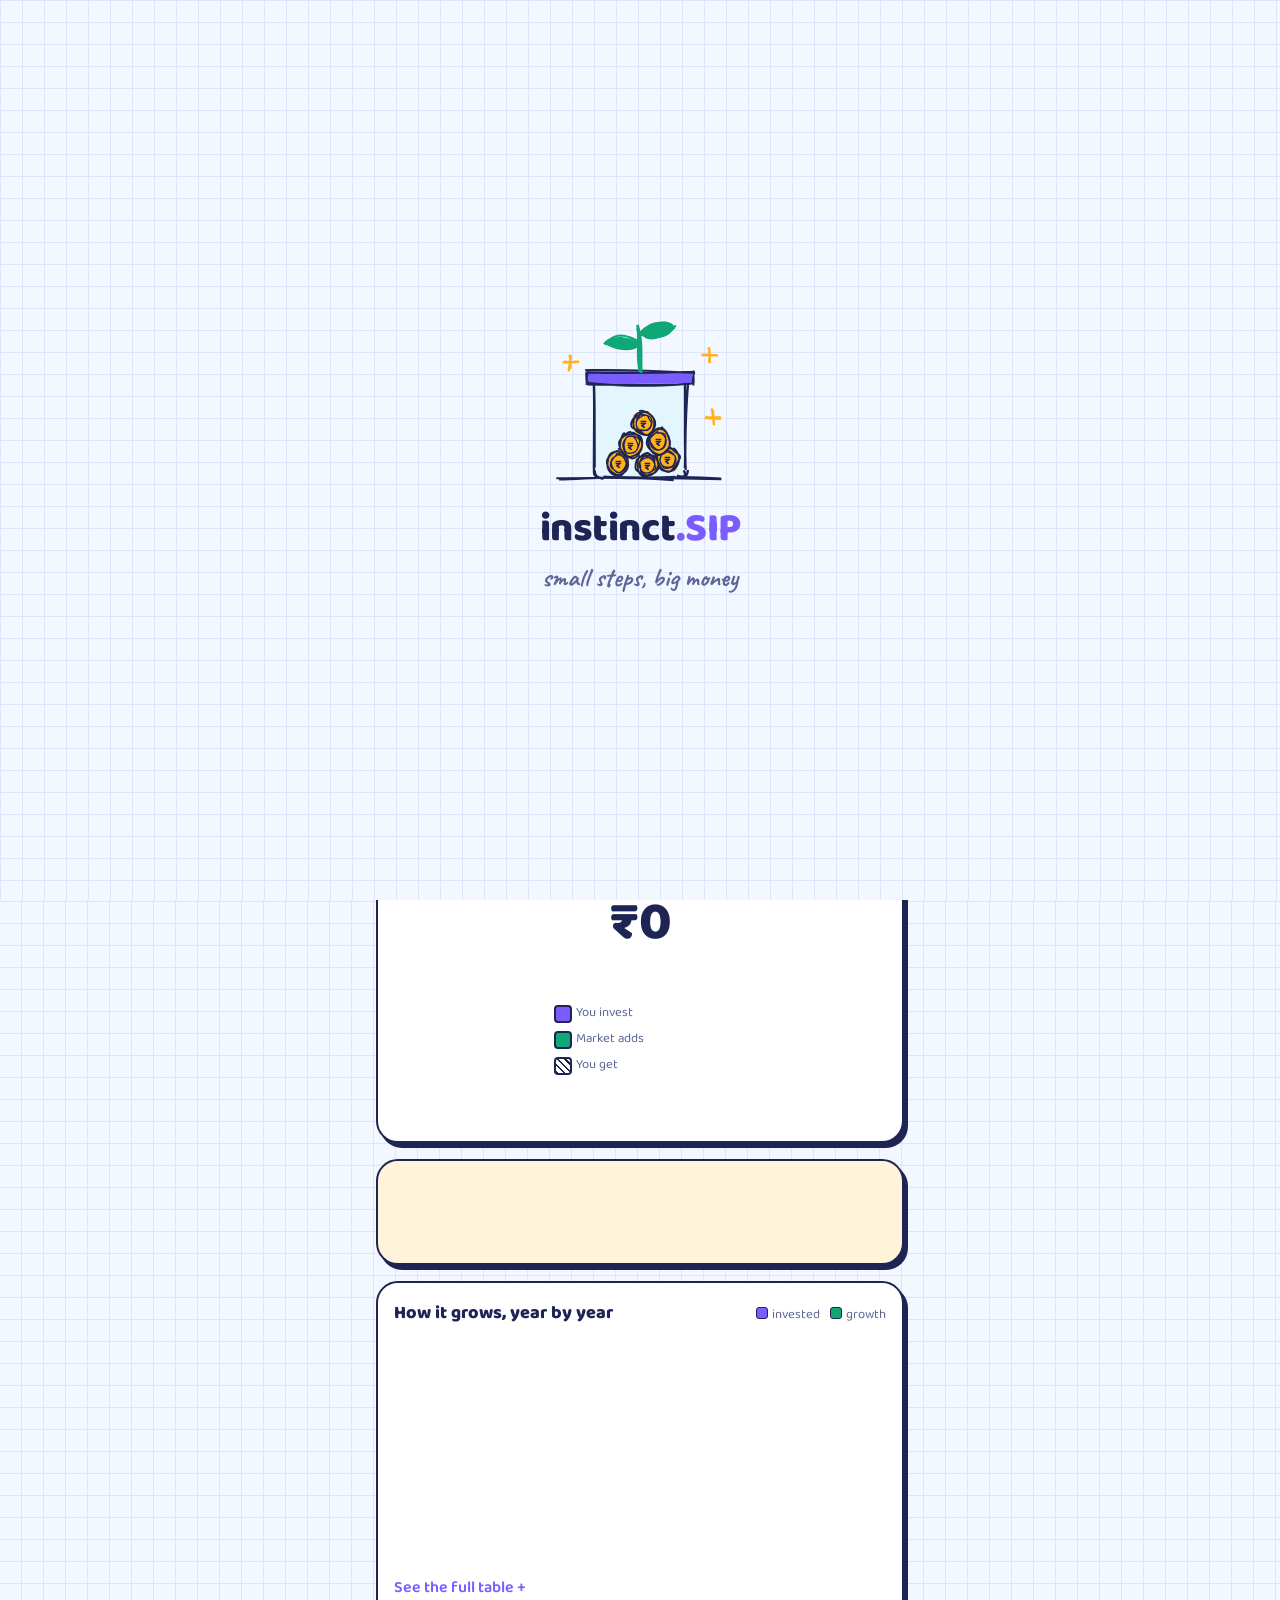
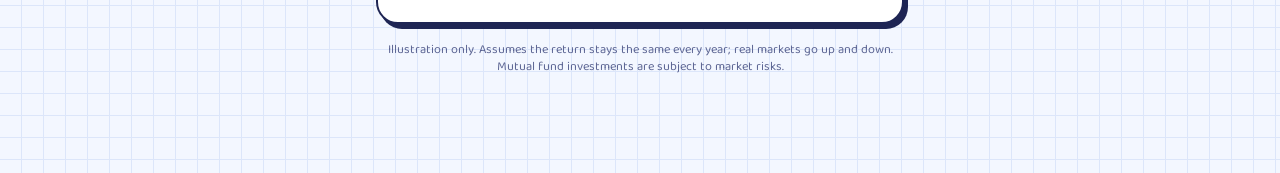
==== calculator/web/index.html @ 58bcdac9 "Add instinct.SIP: SIP & lumpsum calculator app with goal mode and PDF client reports - SIP and lumps" ====
<!doctype html>
<html lang="en">
<head>
<meta charset="utf-8">
<meta name="viewport" content="width=device-width, initial-scale=1, viewport-fit=cover">
<meta name="theme-color" content="#F3F7FF">
<title>instinct.SIP</title>
<link rel="icon" href="icon.svg">
<link rel="stylesheet" href="css/app.css">
</head>
<body data-kind="sip" data-mode="grow">

<!-- Splash: the doodle draws itself, then the notebook opens -->
<div id="splash" aria-hidden="true">
  <svg id="splashArt" viewBox="0 0 240 200" width="220" height="184"></svg>
  <p class="splash-title">instinct<span>.SIP</span></p>
  <p class="splash-sub hand">small steps, big money</p>
</div>

<header class="topbar">
  <div class="brand">
    <svg id="brandCoin" viewBox="0 0 44 44" width="38" height="38" aria-hidden="true"></svg>
    <div>
      <p class="brand-name">instinct<span>.SIP</span></p>
      <p class="brand-tag hand">SIP &amp; lumpsum planner</p>
    </div>
  </div>
  <button class="icon-btn" id="howBtn" aria-label="How the numbers are calculated">?</button>
</header>

<main id="app">
  <!-- What kind of investment -->
  <div class="kind-switch" role="tablist" aria-label="Investment type">
    <button role="tab" class="kind-tab" data-kind="sip" aria-selected="true">
      <span class="kind-title">SIP</span><span class="kind-sub">every month</span>
    </button>
    <button role="tab" class="kind-tab" data-kind="lump" aria-selected="false">
      <span class="kind-title">Lumpsum</span><span class="kind-sub">one time</span>
    </button>
    <svg class="kind-ink" id="kindInk" aria-hidden="true"></svg>
  </div>

  <!-- What question are we answering -->
  <div class="ask" role="radiogroup" aria-label="What do you want to know">
    <button role="radio" class="ask-chip" data-mode="grow" aria-checked="true">
      <svg viewBox="0 0 24 24" aria-hidden="true"><path d="M3 18l6-6 4 4 8-9"/><path d="M15 7h6v6"/></svg>
      <span>What will it grow to?</span>
    </button>
    <button role="radio" class="ask-chip" data-mode="goal" aria-checked="false">
      <svg viewBox="0 0 24 24" aria-hidden="true"><circle cx="12" cy="12" r="8"/><circle cx="12" cy="12" r="4"/><circle cx="12" cy="12" r=".6"/></svg>
      <span>How much to invest for a goal?</span>
    </button>
  </div>

  <!-- Story strip: illustration + one handwritten line -->
  <section class="story" aria-live="polite">
    <svg id="scene" viewBox="0 0 320 150" aria-hidden="true"></svg>
    <p id="storyLine" class="hand"></p>
  </section>

  <!-- Inputs -->
  <section class="sheet inputs" aria-label="Inputs">
    <div class="field" data-field="amount">
      <div class="field-head">
        <label for="amountInput" id="amountLabel">Monthly investment</label>
        <div class="num-box money">
          <span class="prefix">₹</span>
          <input id="amountInput" type="text" inputmode="numeric" autocomplete="off">
        </div>
      </div>
      <input type="range" id="amountRange" min="0" max="1000" step="1" aria-labelledby="amountLabel">
      <p class="field-words hand" id="amountWords"></p>
    </div>

    <div class="field" data-field="rate">
      <div class="field-head">
        <label for="rateInput">Expected return (yearly)</label>
        <div class="num-box">
          <input id="rateInput" type="text" inputmode="decimal" autocomplete="off">
          <span class="suffix">%</span>
        </div>
      </div>
      <input type="range" id="rateRange" min="1" max="30" step="0.5" aria-label="Expected return">
      <div class="presets" aria-label="Typical returns">
        <button data-rate="7">FD-like 7%</button>
        <button data-rate="10">Hybrid 10%</button>
        <button data-rate="12">Equity 12%</button>
        <button data-rate="15">Aggressive 15%</button>
      </div>
    </div>

    <div class="field" data-field="years">
      <div class="field-head">
        <label for="yearsInput">Time period</label>
        <div class="num-box">
          <input id="yearsInput" type="text" inputmode="numeric" autocomplete="off">
          <span class="suffix">yrs</span>
        </div>
      </div>
      <input type="range" id="yearsRange" min="1" max="40" step="1" aria-label="Time period in years">
    </div>
    <p class="field-error" id="fieldError" role="alert"></p>
  </section>

  <!-- Answer -->
  <section class="sheet answer" id="answer">
    <p class="answer-q hand" id="answerQ"></p>
    <p class="answer-big" id="answerBig">₹0</p>
    <p class="answer-sub" id="answerSub"></p>
    <svg class="marker" id="answerMarker" aria-hidden="true"></svg>

    <div class="split">
      <svg id="donut" viewBox="0 0 170 170" aria-hidden="true"></svg>
      <dl class="legend">
        <div class="lg invested"><dt>You invest</dt><dd id="lgInvested"></dd></div>
        <div class="lg gains"><dt>Market adds</dt><dd id="lgGains"></dd></div>
        <div class="lg total"><dt>You get</dt><dd id="lgTotal"></dd></div>
      </dl>
    </div>
    <p class="multiple hand" id="multipleLine"></p>
  </section>

  <!-- Another way to look at it -->
  <section class="sheet alt" id="altCard">
    <svg class="alt-doodle" id="altDoodle" viewBox="0 0 70 70" aria-hidden="true"></svg>
    <div>
      <p class="alt-title" id="altTitle"></p>
      <p class="alt-body" id="altBody"></p>
    </div>
  </section>

  <!-- Growth chart -->
  <section class="sheet growth">
    <div class="growth-head">
      <h2>How it grows, year by year</h2>
      <div class="key"><span class="k invested">invested</span><span class="k gains">growth</span></div>
    </div>
    <svg id="growthChart" aria-label="Year by year growth chart" role="img"></svg>
    <details class="table-wrap">
      <summary>See the full table</summary>
      <table id="yearTable">
        <thead><tr><th>Year</th><th>Invested</th><th>Value</th></tr></thead>
        <tbody></tbody>
      </table>
    </details>
  </section>

  <p class="fine">Illustration only. Assumes the return stays the same every year; real markets go up and down. Mutual fund investments are subject to market risks.</p>
  <div class="dock-space"></div>
</main>

<div class="dock">
  <button class="cta" id="reportBtn">
    <svg viewBox="0 0 24 24" aria-hidden="true"><path d="M6 3h8l5 5v13H6z"/><path d="M14 3v5h5"/><path d="M9 14h6M9 17h4"/></svg>
    Make PDF report
  </button>
</div>

<!-- Report sheet -->
<div class="overlay" id="reportOverlay" hidden>
  <div class="bottom-sheet" role="dialog" aria-modal="true" aria-labelledby="reportTitle">
    <div class="grab" aria-hidden="true"></div>
    <h2 id="reportTitle">PDF report for your client</h2>
    <p class="sheet-hint" id="reportSummary"></p>
    <label class="txt">Client name
      <input id="clientName" type="text" autocomplete="off" placeholder="e.g. Rahul Mehta">
    </label>
    <label class="txt">Prepared by
      <input id="preparedBy" type="text" autocomplete="off" placeholder="Your name or firm">
    </label>
    <label class="txt">Contact (optional)
      <input id="contactLine" type="text" autocomplete="off" placeholder="Phone or email shown on the report">
    </label>
    <label class="txt">Note for the client (optional)
      <textarea id="clientNote" rows="2" placeholder="e.g. Goal: daughter's higher education in 2041"></textarea>
    </label>
    <div class="sheet-actions">
      <button class="cta" id="sharePdf">
        <svg viewBox="0 0 24 24" aria-hidden="true"><circle cx="18" cy="5" r="2.5"/><circle cx="6" cy="12" r="2.5"/><circle cx="18" cy="19" r="2.5"/><path d="M8.2 10.8l7.6-4.5M8.2 13.2l7.6 4.5"/></svg>
        Share PDF
      </button>
      <button class="ghost" id="savePdf">Save to phone</button>
      <button class="ghost" id="openPdf">Preview</button>
    </div>
    <button class="text-btn" id="closeReport">Close</button>
  </div>
</div>

<!-- How it's calculated -->
<div class="overlay" id="howOverlay" hidden>
  <div class="bottom-sheet" role="dialog" aria-modal="true" aria-labelledby="howTitle">
    <div class="grab" aria-hidden="true"></div>
    <h2 id="howTitle">How the numbers work</h2>
    <div class="how">
      <h3>SIP</h3>
      <p>You invest the same amount at the start of every month. Each instalment grows at the monthly rate (yearly return ÷ 12).</p>
      <p class="formula">Value = P × [(1 + i)<sup>n</sup> − 1] ÷ i × (1 + i)</p>
      <p class="small">P = monthly amount, i = yearly return ÷ 12 ÷ 100, n = years × 12. This is the same method Groww and most fund-house calculators use.</p>
      <h3>Lumpsum</h3>
      <p>You invest once and it compounds every year.</p>
      <p class="formula">Value = P × (1 + r)<sup>t</sup></p>
      <h3>Goal mode</h3>
      <p>The same formulas, run backwards: we start from the target and solve for the amount you need to put in today, or every month.</p>
      <p class="small">Check: put the answer back into "What will it grow to?" and you land on your target.</p>
    </div>
    <button class="text-btn" id="closeHow">Got it</button>
  </div>
</div>

<div id="toast" role="status" aria-live="polite"></div>
<canvas id="pdfCanvas" width="1600" height="900" hidden></canvas>

<script src="lib/rough.js"></script>
<script src="lib/jspdf.umd.min.js"></script>
<script src="js/calc.js"></script>
<script src="js/doodles.js"></script>
<script src="js/pdf-fonts.js"></script>
<script src="js/report.js"></script>
<script src="js/app.js"></script>
</body>
</html>
---- calculator/web/css/app.css ----
@font-face { font-family: "Baloo"; src: url("../fonts/Baloo2-400Regular.ttf") format("truetype"); font-weight: 400; font-display: swap; }
@font-face { font-family: "Baloo"; src: url("../fonts/Baloo2-600SemiBold.ttf") format("truetype"); font-weight: 600; font-display: swap; }
@font-face { font-family: "Baloo"; src: url("../fonts/Baloo2-800ExtraBold.ttf") format("truetype"); font-weight: 800; font-display: swap; }
@font-face { font-family: "Caveat"; src: url("../fonts/Caveat-700Bold.ttf") format("truetype"); font-weight: 700; font-display: swap; }

:root {
  --paper: #F3F7FF;
  --grid: #DCE6FA;
  --sheet: #FFFFFF;
  --ink: #1E2554;
  --ink-soft: #5D6694;
  --ink-faint: #A3ABCF;
  --lilac: #7B5CFF;
  --lilac-wash: #EEE9FF;
  --leaf: #10A777;
  --leaf-wash: #E2F7EE;
  --melon: #FF5A78;
  --marigold: #FFB21E;
  --marigold-wash: #FFF4DA;
  --sky: #3BBEF2;

  --accent: var(--lilac);
  --accent-wash: var(--lilac-wash);
  --gain: var(--leaf);

  --r-sheet: 22px;
  --r-ctl: 14px;
  --hand: "Caveat", "Segoe Print", cursive;
  --ui: "Baloo", system-ui, -apple-system, "Segoe UI", Roboto, sans-serif;
  --safe-b: env(safe-area-inset-bottom, 0px);
}
body[data-kind="lump"] { --accent: var(--leaf); --accent-wash: var(--leaf-wash); --gain: var(--marigold); }

* { box-sizing: border-box; -webkit-tap-highlight-color: transparent; }
html { background: var(--paper); }
body {
  margin: 0;
  font-family: var(--ui);
  color: var(--ink);
  background-color: var(--paper);
  background-image:
    linear-gradient(var(--grid) 1px, transparent 1px),
    linear-gradient(90deg, var(--grid) 1px, transparent 1px);
  background-size: 22px 22px;
  background-position: -1px -1px;
  min-height: 100vh;
  -webkit-font-smoothing: antialiased;
  overscroll-behavior-y: none;
}
button { font: inherit; color: inherit; cursor: pointer; }
.hand { font-family: var(--hand); font-weight: 700; }
:focus-visible { outline: 3px solid var(--marigold); outline-offset: 2px; border-radius: 10px; }

/* ---------- Splash ---------- */
#splash {
  position: fixed; inset: 0; z-index: 50;
  display: flex; flex-direction: column; align-items: center; justify-content: center;
  background-color: var(--paper);
  background-image:
    linear-gradient(var(--grid) 1px, transparent 1px),
    linear-gradient(90deg, var(--grid) 1px, transparent 1px);
  background-size: 22px 22px;
  transition: opacity .45s ease, transform .45s ease;
}
#splash.done { opacity: 0; transform: scale(1.04); pointer-events: none; }
.splash-title { font-size: 40px; font-weight: 800; margin: 6px 0 0; letter-spacing: -0.5px; opacity: 0; animation: rise .5s .9s forwards; }
.splash-title span, .brand-name span { color: var(--lilac); }
.splash-sub { margin: 0; font-size: 26px; color: var(--ink-soft); opacity: 0; animation: rise .5s 1.15s forwards; }
@keyframes rise { from { opacity: 0; transform: translateY(8px); } to { opacity: 1; transform: none; } }

/* ---------- Top bar ---------- */
.topbar {
  position: sticky; top: 0; z-index: 10;
  display: flex; align-items: center; justify-content: space-between;
  padding: calc(10px + env(safe-area-inset-top, 0px)) 16px 8px;
  background: rgba(243, 247, 255, .9);
  backdrop-filter: blur(8px);
  -webkit-backdrop-filter: blur(8px);
}
.brand { display: flex; align-items: center; gap: 10px; }
.brand-name { margin: 0; font-size: 22px; font-weight: 800; line-height: 1; letter-spacing: -0.3px; }
.brand-tag { margin: 2px 0 0; font-size: 17px; color: var(--ink-soft); line-height: 1; }
#brandCoin { animation: wobble 5s ease-in-out infinite; }
@keyframes wobble { 0%,100% { transform: rotate(-6deg); } 50% { transform: rotate(8deg); } }
.icon-btn {
  width: 40px; height: 40px; border-radius: 50%;
  border: 2px solid var(--ink); background: var(--sheet);
  font-weight: 800; font-size: 18px;
  box-shadow: 2px 3px 0 var(--ink);
}
.icon-btn:active { transform: translate(2px, 3px); box-shadow: none; }

main { max-width: 560px; margin: 0 auto; padding: 4px 16px 0; }

/* ---------- Kind switch (SIP / Lumpsum) ---------- */
.kind-switch {
  position: relative;
  display: grid; grid-template-columns: 1fr 1fr;
  background: var(--sheet);
  border: 2px solid var(--ink);
  border-radius: 18px;
  padding: 5px;
  box-shadow: 3px 4px 0 var(--ink);
  margin-top: 6px;
}
.kind-tab {
  position: relative; z-index: 1;
  border: 0; background: transparent;
  padding: 8px 6px 6px; border-radius: 13px;
  display: flex; flex-direction: column; align-items: center;
  transition: color .25s;
}
.kind-title { font-size: 21px; font-weight: 800; line-height: 1.05; }
.kind-sub { font-size: 13px; color: var(--ink-soft); transition: color .25s; }
.kind-tab[aria-selected="true"] { color: #fff; }
.kind-tab[aria-selected="true"] .kind-sub { color: rgba(255,255,255,.85); }
.kind-ink {
  position: absolute; top: 5px; bottom: 5px; left: 5px;
  width: calc(50% - 5px); height: calc(100% - 10px);
  transition: transform .42s cubic-bezier(.6,-0.3,.3,1.35);
  overflow: visible;
}
body[data-kind="lump"] .kind-ink { transform: translateX(100%); }

/* ---------- Ask chips ---------- */
.ask { display: grid; grid-template-columns: 1fr 1fr; gap: 10px; margin-top: 14px; }
.ask-chip {
  display: flex; align-items: center; gap: 8px;
  text-align: left; line-height: 1.15;
  padding: 10px 12px; min-height: 58px;
  background: var(--sheet);
  border: 2px dashed var(--ink-faint);
  border-radius: var(--r-ctl);
  font-size: 15px; font-weight: 600; color: var(--ink-soft);
  transition: border-color .2s, background .2s, color .2s, transform .2s;
}
.ask-chip svg { flex: none; width: 24px; height: 24px; fill: none; stroke: currentColor; stroke-width: 2.2; stroke-linecap: round; stroke-linejoin: round; }
.ask-chip[aria-checked="true"] {
  border: 2px solid var(--ink);
  background: var(--marigold-wash);
  color: var(--ink);
  transform: rotate(-1deg);
  box-shadow: 2px 3px 0 var(--ink);
}
.ask-chip[data-mode="goal"][aria-checked="true"] { transform: rotate(1deg); }
.ask-chip[aria-checked="true"] svg { stroke: var(--melon); }

/* ---------- Story strip ---------- */
.story { position: relative; margin: 10px -4px 0; text-align: center; }
#scene { width: 100%; height: auto; max-height: 160px; display: block; overflow: visible; }
#storyLine { margin: -6px 0 2px; font-size: 24px; line-height: 1.1; color: var(--ink); min-height: 1.2em; padding: 0 8px; }

/* ---------- Sheets ---------- */
.sheet {
  position: relative;
  background: var(--sheet);
  border: 2px solid var(--ink);
  border-radius: var(--r-sheet);
  box-shadow: 4px 5px 0 var(--ink);
  padding: 16px;
  margin-top: 16px;
}

/* Inputs */
.field + .field { margin-top: 18px; padding-top: 16px; border-top: 2px dotted var(--grid); }
.field-head { display: flex; align-items: center; justify-content: space-between; gap: 10px; }
.field-head label { font-size: 16px; font-weight: 600; }
.num-box {
  display: flex; align-items: center;
  background: var(--accent-wash);
  border: 2px solid transparent;
  border-radius: 12px;
  padding: 2px 10px;
  transition: border-color .2s, background .3s;
  min-width: 0;
}
.num-box:focus-within { border-color: var(--accent); background: #fff; }
.num-box input {
  width: 6.2ch; min-width: 0;
  border: 0; background: transparent; outline: none;
  font: 800 21px/1.4 var(--ui);
  color: var(--ink); text-align: right;
}
.num-box.money input { width: 9.5ch; max-width: 46vw; }
.prefix, .suffix { font-weight: 800; font-size: 18px; color: var(--accent); transition: color .3s; }
.prefix { margin-right: 2px; }
.suffix { margin-left: 4px; font-size: 15px; }
.field-words { margin: 4px 0 0; font-size: 20px; color: var(--accent); min-height: 1em; transition: color .3s; }
.field-error { margin: 10px 0 0; color: var(--melon); font-weight: 600; font-size: 14px; min-height: 0; }
.field-error:empty { display: none; }

/* Range — chunky marker-style track */
input[type="range"] {
  -webkit-appearance: none; appearance: none;
  width: 100%; height: 34px; margin: 6px 0 0; background: transparent;
}
input[type="range"]::-webkit-slider-runnable-track {
  height: 10px; border-radius: 10px;
  background: linear-gradient(90deg, var(--accent) 0 var(--fill, 50%), var(--grid) var(--fill, 50%) 100%);
  border: 2px solid var(--ink);
}
input[type="range"]::-webkit-slider-thumb {
  -webkit-appearance: none; appearance: none;
  width: 28px; height: 28px; margin-top: -11px;
  border-radius: 50%;
  background: #fff;
  border: 3px solid var(--ink);
  box-shadow: 2px 2px 0 var(--ink), inset 0 0 0 5px var(--marigold);
  transition: transform .15s;
}
input[type="range"]:active::-webkit-slider-thumb { transform: scale(1.18) rotate(20deg); }
input[type="range"]::-moz-range-track { height: 10px; border-radius: 10px; background: var(--grid); border: 2px solid var(--ink); }
input[type="range"]::-moz-range-progress { height: 10px; border-radius: 10px; background: var(--accent); }
input[type="range"]::-moz-range-thumb { width: 24px; height: 24px; border-radius: 50%; background: #fff; border: 3px solid var(--ink); }

.presets { display: flex; gap: 6px; flex-wrap: wrap; margin-top: 4px; }
.presets button {
  white-space: nowrap;
  border: 1.5px solid var(--ink-faint); background: transparent;
  border-radius: 999px; padding: 3px 10px;
  font-size: 12.5px; color: var(--ink-soft);
}
.presets button.on { border-color: var(--ink); background: var(--marigold-wash); color: var(--ink); }

/* Answer */
.answer { text-align: center; padding-top: 18px; overflow: hidden; }
.answer::before {
  /* tape strip */
  content: ""; position: absolute; top: -12px; left: 50%;
  width: 92px; height: 24px; transform: translateX(-50%) rotate(-3deg);
  background: rgba(255, 178, 30, .55);
  border-radius: 3px;
}
.answer-q { margin: 4px 0 0; font-size: 25px; color: var(--ink-soft); line-height: 1.1; }
.answer-big {
  position: relative; z-index: 1;
  margin: 2px 0 0;
  font-size: clamp(38px, 11vw, 54px);
  font-weight: 800; letter-spacing: -1px; line-height: 1.1;
  font-variant-numeric: tabular-nums;
}
.answer-big.pop { animation: pop .45s cubic-bezier(.3,1.6,.5,1); }
@keyframes pop { 0% { transform: scale(.94); } 60% { transform: scale(1.04); } 100% { transform: scale(1); } }
.answer-sub { margin: 0; font-size: 15px; color: var(--ink-soft); }
.marker { position: absolute; left: 0; width: 100%; height: 40px; top: 52px; z-index: 0; pointer-events: none; overflow: visible; }

.split { display: grid; grid-template-columns: 150px 1fr; align-items: center; gap: 10px; margin-top: 12px; text-align: left; }
#donut { width: 150px; height: 150px; overflow: visible; }
.legend { margin: 0; display: grid; gap: 8px; }
.lg { display: grid; grid-template-columns: 14px 1fr; column-gap: 8px; align-items: center; }
.lg::before { content: ""; grid-row: span 2; width: 14px; height: 14px; border: 2px solid var(--ink); border-radius: 4px; }
.lg.invested::before { background: var(--accent); }
.lg.gains::before { background: var(--gain); }
.lg.total::before { background: repeating-linear-gradient(45deg, var(--ink) 0 2px, #fff 2px 5px); }
.lg dt { font-size: 13px; color: var(--ink-soft); line-height: 1.1; }
.lg dd { margin: 0; font-size: 18px; font-weight: 800; font-variant-numeric: tabular-nums; line-height: 1.2; }
.multiple { margin: 10px 0 0; font-size: 22px; color: var(--ink); }

/* Alt card */
.alt { display: grid; grid-template-columns: 70px 1fr; gap: 12px; align-items: center; background: var(--marigold-wash); }
.alt-doodle { width: 70px; height: 70px; overflow: visible; }
.alt-title { margin: 0; font-weight: 800; font-size: 16px; }
.alt-body { margin: 2px 0 0; font-size: 15px; color: var(--ink-soft); line-height: 1.35; }
.alt-body b { color: var(--ink); font-size: 18px; }

/* Growth chart */
.growth-head { display: flex; align-items: baseline; justify-content: space-between; gap: 8px; flex-wrap: wrap; }
.growth h2 { margin: 0; font-size: 18px; font-weight: 800; }
.key { display: flex; gap: 10px; font-size: 13px; color: var(--ink-soft); }
.k::before { content: ""; display: inline-block; width: 10px; height: 10px; border: 1.5px solid var(--ink); border-radius: 3px; margin-right: 4px; vertical-align: -1px; }
.k.invested::before { background: var(--accent); }
.k.gains::before { background: var(--gain); }
#growthChart { width: 100%; height: 230px; display: block; margin-top: 6px; overflow: visible; }

.table-wrap { margin-top: 6px; }
.table-wrap summary { cursor: pointer; font-weight: 600; color: var(--accent); padding: 6px 0; list-style: none; }
.table-wrap summary::-webkit-details-marker { display: none; }
.table-wrap summary::after { content: " +"; }
.table-wrap[open] summary::after { content: " −"; }
#yearTable { width: 100%; border-collapse: collapse; font-variant-numeric: tabular-nums; font-size: 14px; }
#yearTable th { text-align: right; font-weight: 600; color: var(--ink-soft); border-bottom: 2px solid var(--ink); padding: 6px 4px; }
#yearTable th:first-child, #yearTable td:first-child { text-align: left; }
#yearTable td { text-align: right; padding: 5px 4px; border-bottom: 1px dashed var(--grid); }
#yearTable tr:last-child td { font-weight: 800; }

.fine { font-size: 12.5px; color: var(--ink-soft); text-align: center; margin: 18px 8px 0; line-height: 1.4; }
.dock-space { height: calc(96px + var(--safe-b)); }

/* ---------- Dock + buttons ---------- */
.dock {
  position: fixed; left: 0; right: 0; bottom: 0; z-index: 12;
  padding: 12px 16px calc(14px + var(--safe-b));
  background: linear-gradient(to top, var(--paper) 65%, transparent);
  display: flex; justify-content: center;
}
.cta {
  display: inline-flex; align-items: center; justify-content: center; gap: 8px;
  width: 100%; max-width: 528px;
  padding: 14px 18px;
  font-size: 18px; font-weight: 800;
  color: #fff; background: var(--ink);
  border: 2px solid var(--ink); border-radius: 16px;
  box-shadow: 3px 4px 0 var(--accent);
  transition: transform .1s, box-shadow .1s, background .2s;
}
.cta svg, .ghost svg { width: 22px; height: 22px; fill: none; stroke: currentColor; stroke-width: 2; stroke-linecap: round; stroke-linejoin: round; }
.cta:active { transform: translate(3px, 4px); box-shadow: none; }
.cta[disabled] { opacity: .6; }
.ghost {
  display: inline-flex; align-items: center; justify-content: center;
  padding: 12px 14px; font-size: 16px; font-weight: 700;
  background: var(--sheet); border: 2px solid var(--ink); border-radius: 14px;
}
.ghost:active { background: var(--accent-wash); }
.text-btn { border: 0; background: transparent; color: var(--ink-soft); font-weight: 600; padding: 10px; width: 100%; margin-top: 4px; }

/* ---------- Bottom sheets ---------- */
.overlay {
  position: fixed; inset: 0; z-index: 30;
  background: rgba(30, 37, 84, .38);
  display: flex; align-items: flex-end; justify-content: center;
  animation: fade .2s ease;
}
.overlay[hidden] { display: none; }
@keyframes fade { from { opacity: 0; } }
.bottom-sheet {
  width: 100%; max-width: 560px; max-height: 92vh; overflow-y: auto;
  background: var(--sheet);
  border: 2px solid var(--ink); border-bottom: 0;
  border-radius: 26px 26px 0 0;
  padding: 10px 18px calc(14px + var(--safe-b));
  animation: slideUp .32s cubic-bezier(.2,1.2,.4,1);
}
@keyframes slideUp { from { transform: translateY(100%); } }
.grab { width: 44px; height: 5px; border-radius: 5px; background: var(--grid); margin: 0 auto 10px; }
.bottom-sheet h2 { margin: 0; font-size: 22px; font-weight: 800; }
.sheet-hint { margin: 2px 0 12px; color: var(--ink-soft); font-size: 15px; }
.txt { display: block; font-size: 14px; font-weight: 600; color: var(--ink-soft); margin-top: 10px; }
.txt input, .txt textarea {
  display: block; width: 100%; margin-top: 4px;
  font: 600 17px/1.3 var(--ui); color: var(--ink);
  padding: 10px 12px;
  border: 2px solid var(--grid); border-radius: 12px; background: var(--paper);
  outline: none; resize: none;
}
.txt input:focus, .txt textarea:focus { border-color: var(--accent); background: #fff; }
.sheet-actions { display: grid; grid-template-columns: 1fr 1fr; gap: 10px; margin-top: 16px; }
.sheet-actions .cta { grid-column: 1 / -1; }

.how h3 { margin: 16px 0 2px; font-size: 18px; }
.how p { margin: 4px 0; line-height: 1.45; }
.how .formula { background: var(--accent-wash); border-radius: 10px; padding: 8px 12px; font-weight: 800; }
.how .small { font-size: 14px; color: var(--ink-soft); }

/* ---------- Toast ---------- */
#toast {
  position: fixed; left: 50%; bottom: calc(96px + var(--safe-b)); z-index: 40;
  transform: translate(-50%, 20px);
  background: var(--ink); color: #fff;
  padding: 10px 16px; border-radius: 12px; font-weight: 600;
  opacity: 0; pointer-events: none;
  transition: opacity .25s, transform .25s;
  max-width: calc(100% - 32px); text-align: center;
}
#toast.show { opacity: 1; transform: translate(-50%, 0); }

/* confetti bits */
.bit { position: fixed; z-index: 45; width: 9px; height: 14px; border-radius: 2px; pointer-events: none; will-change: transform, opacity; }

/* Self-drawing strokes */
.draw path { transition: stroke-dashoffset var(--d, .8s) ease-out; }

@media (max-width: 360px) {
  .split { grid-template-columns: 1fr; justify-items: center; }
  .ask-chip { font-size: 14px; }
  .num-box input { width: 5ch; }
}
@media (min-width: 720px) {
  main { padding-top: 10px; }
}
@media (prefers-reduced-motion: reduce) {
  *, *::before, *::after { animation-duration: .01ms !important; transition-duration: .01ms !important; }
}

/* ---------- Doodle motion ---------- */
#scene .drop { animation: coinDrop 2.6s cubic-bezier(.55,0,.9,.45) 1s infinite both; }
@keyframes coinDrop {
  0% { transform: translateY(-46px); opacity: 0; }
  12% { opacity: 1; }
  50% { transform: translateY(26px); opacity: 1; }
  58%, 100% { transform: translateY(34px); opacity: 0; }
}
#scene .fruit { transform-box: fill-box; transform-origin: center; animation: fruitPop .5s cubic-bezier(.3,1.8,.5,1) both; }
@keyframes fruitPop { from { transform: scale(0); } to { transform: scale(1); } }
#scene .float { animation: floaty 3.2s ease-in-out infinite; }
@keyframes floaty { 0%,100% { transform: translateY(0); } 50% { transform: translateY(-7px); } }
#growthChart .bar.grow { transform-box: fill-box; transform-origin: 50% 100%; animation: barUp .55s cubic-bezier(.3,1.5,.5,1) both; }
@keyframes barUp { from { transform: scaleY(0); } to { transform: scaleY(1); } }
#growthChart .callout { animation: rise .4s .5s both; }
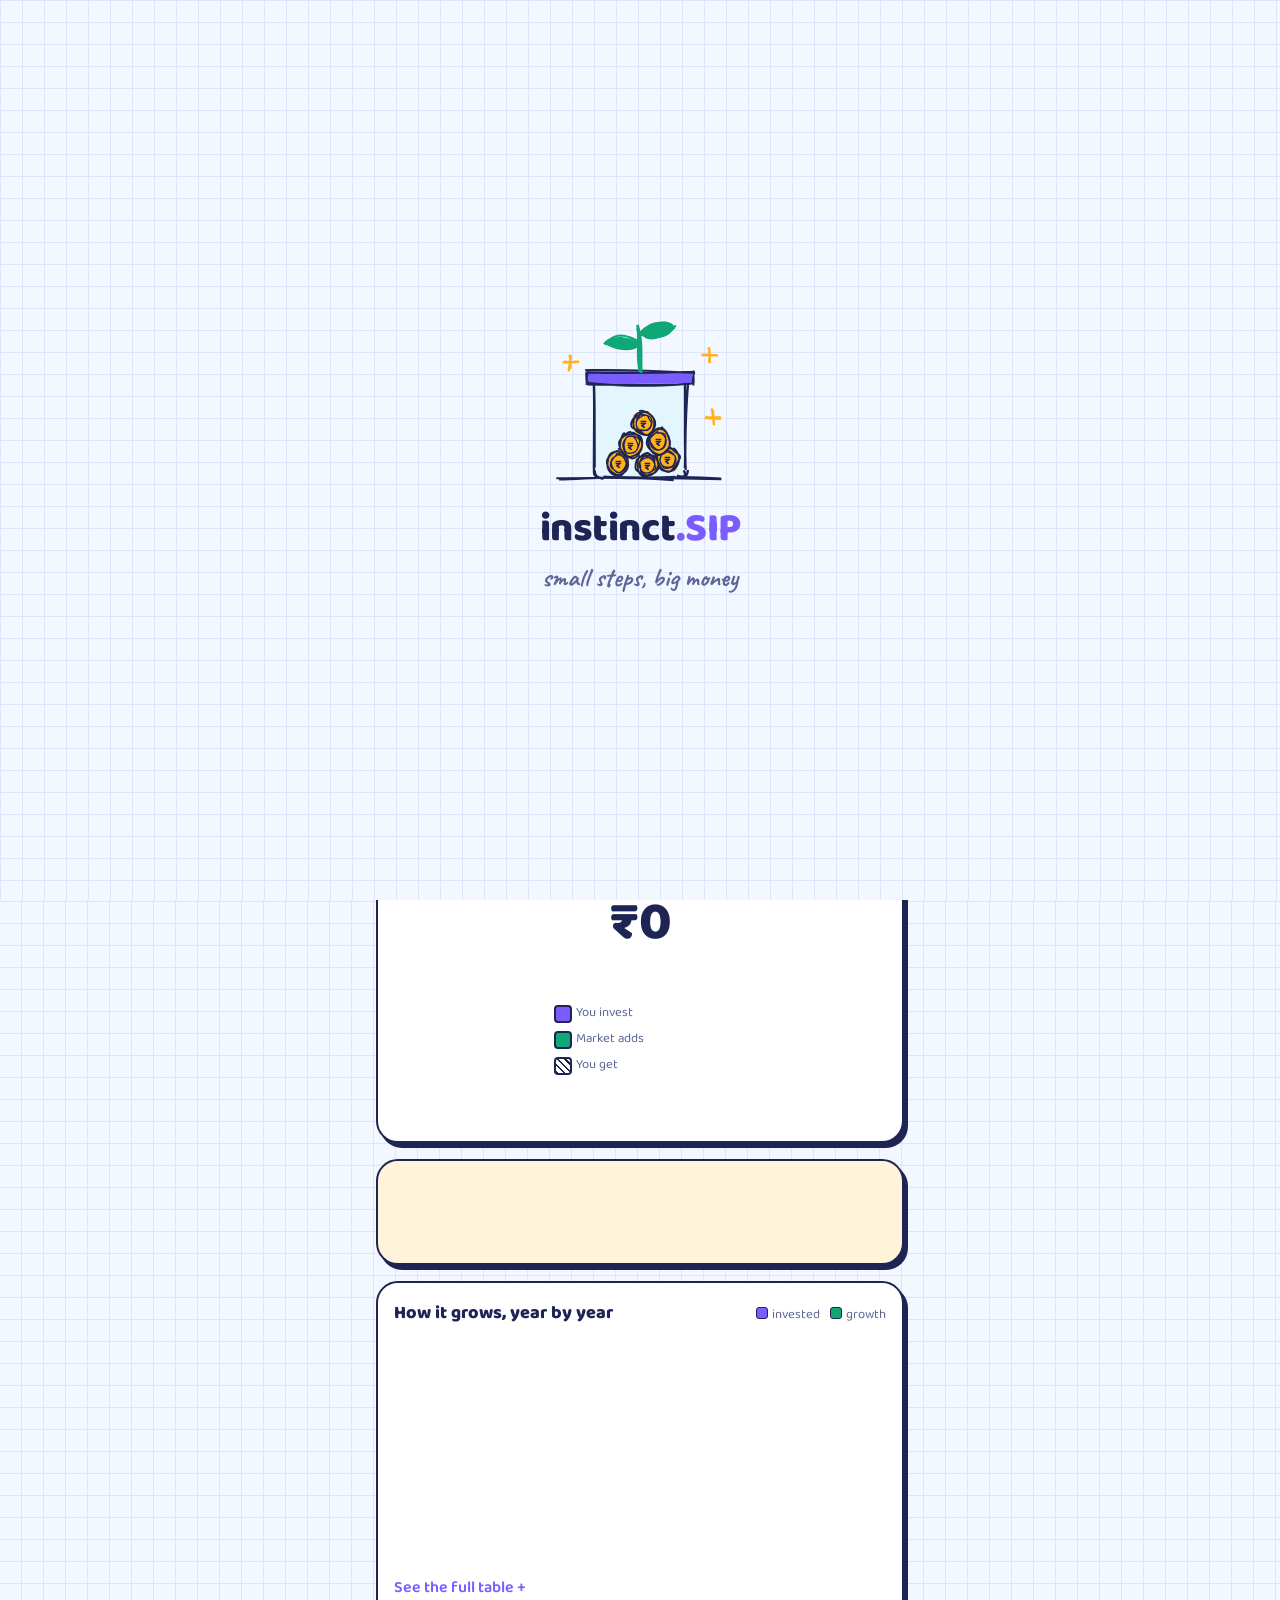
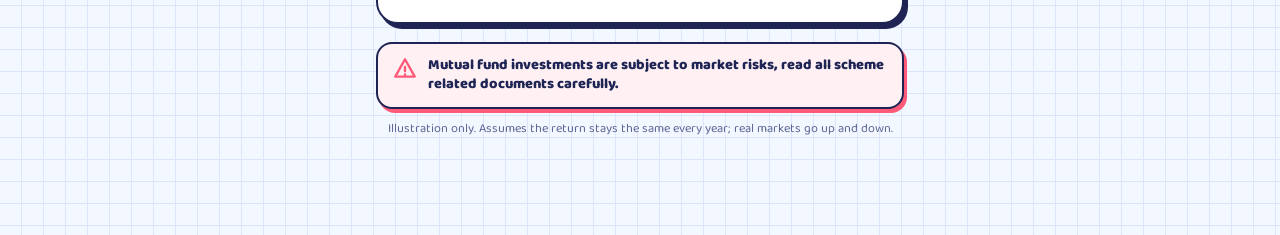
==== commit 52fa0118: "instinct.SIP: add mutual fund market-risk disclaimer to app, every PDF page and share message Co-Aut" ====
--- a/calculator/web/index.html
+++ b/calculator/web/index.html
@@ -145,7 +145,11 @@
     </details>
   </section>
 
-  <p class="fine">Illustration only. Assumes the return stays the same every year; real markets go up and down. Mutual fund investments are subject to market risks.</p>
+  <div class="disclaimer" role="note">
+    <svg viewBox="0 0 24 24" aria-hidden="true"><path d="M12 3l9 16H3z"/><path d="M12 10v4M12 17v.5"/></svg>
+    <p><strong>Mutual fund investments are subject to market risks, read all scheme related documents carefully.</strong></p>
+  </div>
+  <p class="fine">Illustration only. Assumes the return stays the same every year; real markets go up and down.</p>
   <div class="dock-space"></div>
 </main>
 
@@ -182,6 +186,7 @@
       <button class="ghost" id="savePdf">Save to phone</button>
       <button class="ghost" id="openPdf">Preview</button>
     </div>
+    <p class="sheet-disclaimer">Mutual fund investments are subject to market risks, read all scheme related documents carefully. This line is printed on every page of the report.</p>
     <button class="text-btn" id="closeReport">Close</button>
   </div>
 </div>
--- a/calculator/web/css/app.css
+++ b/calculator/web/css/app.css
@@ -283,7 +283,17 @@
 #yearTable td { text-align: right; padding: 5px 4px; border-bottom: 1px dashed var(--grid); }
 #yearTable tr:last-child td { font-weight: 800; }
 
-.fine { font-size: 12.5px; color: var(--ink-soft); text-align: center; margin: 18px 8px 0; line-height: 1.4; }
+.disclaimer {
+  display: grid; grid-template-columns: 26px 1fr; gap: 10px; align-items: start;
+  margin-top: 18px; padding: 12px 14px;
+  background: #FFF0F3; border: 2px solid var(--ink); border-radius: 16px;
+  box-shadow: 3px 4px 0 var(--melon);
+}
+.disclaimer svg { width: 26px; height: 26px; fill: none; stroke: var(--melon); stroke-width: 2.2; stroke-linecap: round; stroke-linejoin: round; }
+.disclaimer p { margin: 0; font-size: 14.5px; line-height: 1.35; }
+.disclaimer strong { font-weight: 700; }
+.fine { font-size: 12.5px; color: var(--ink-soft); text-align: center; margin: 12px 8px 0; line-height: 1.4; }
+.sheet-disclaimer { margin: 14px 0 0; padding: 10px 12px; border-radius: 12px; background: #FFF0F3; font-size: 13px; line-height: 1.35; color: var(--ink); }
 .dock-space { height: calc(96px + var(--safe-b)); }
 
 /* ---------- Dock + buttons ---------- */
